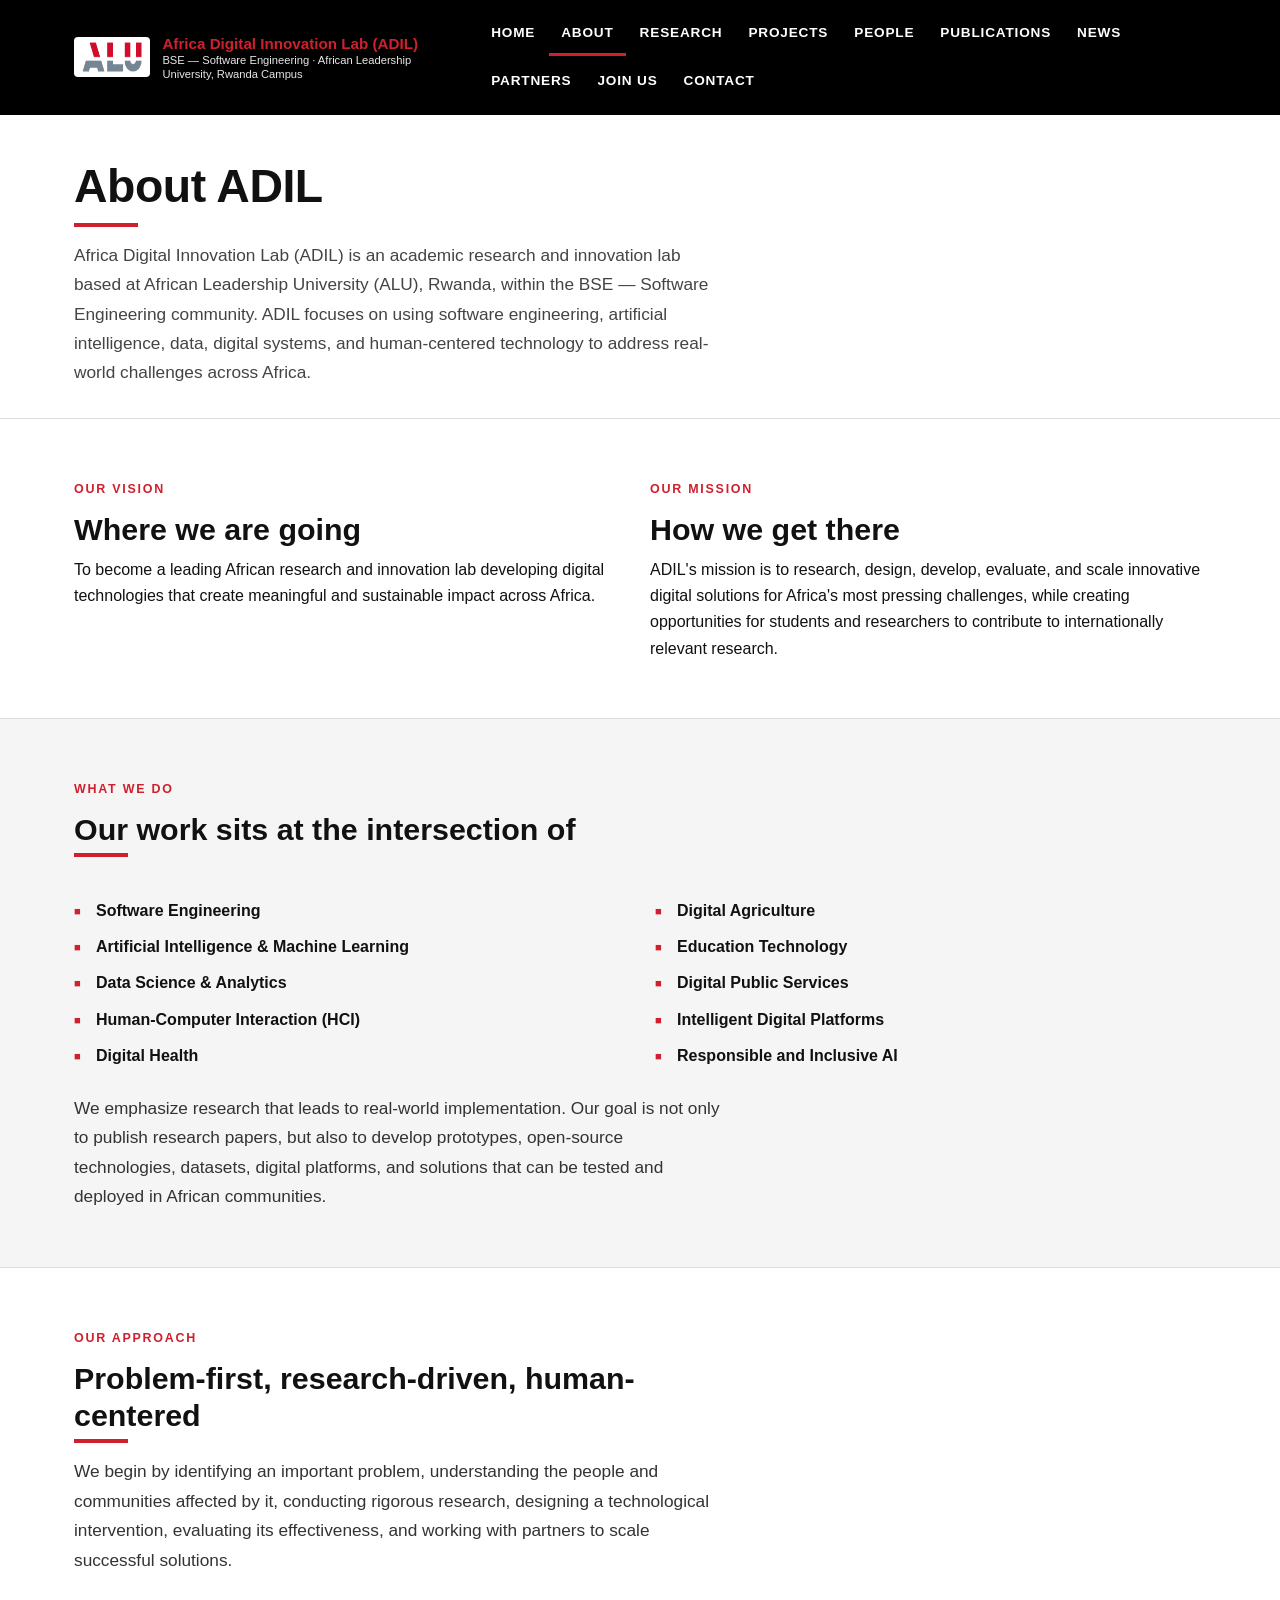
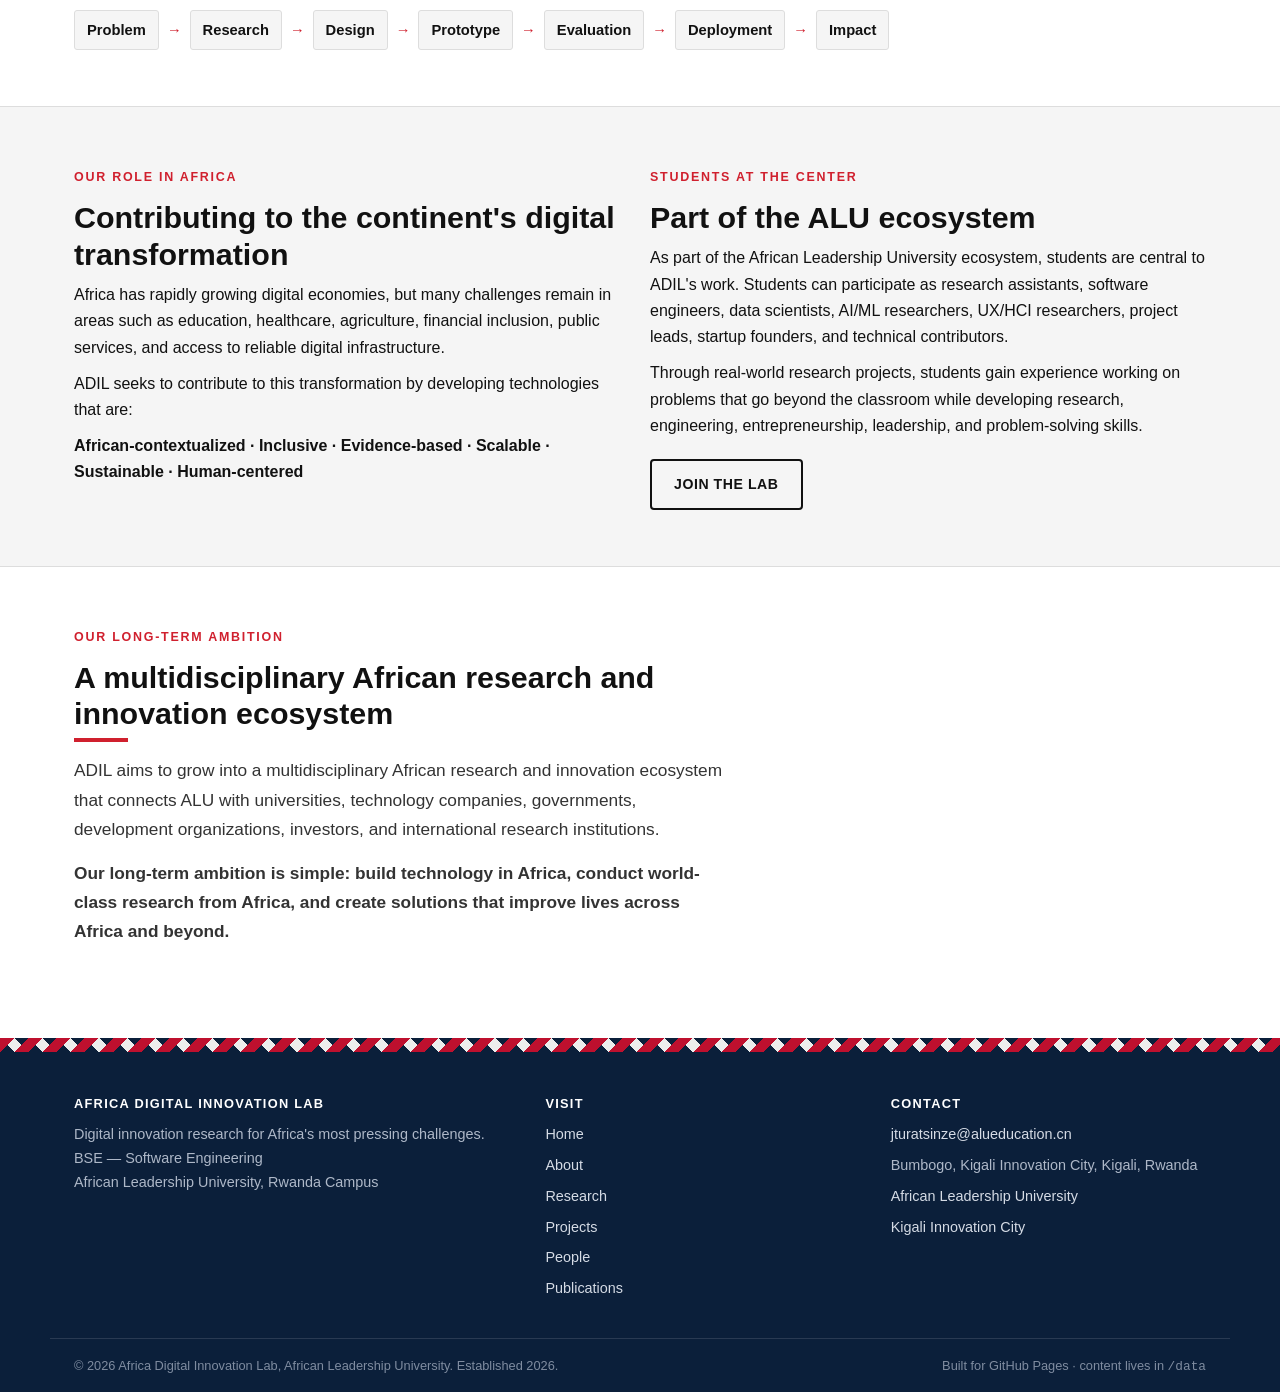
==== about.html @ 9e611781 "Initial lab website" ====
<!DOCTYPE html>
<html lang="en">
<head>
  <meta charset="UTF-8">
  <meta name="viewport" content="width=device-width, initial-scale=1.0">
  <title>About Us | Africa Digital Innovation Lab (ADIL) — ALU</title>
  <meta name="description" content="Vision, mission, approach and role of the Africa Digital Innovation Lab (ADIL) at African Leadership University, Rwanda.">
  <link rel="stylesheet" href="assets/css/style.css">
  <link rel="icon" href="assets/img/favicon.svg" type="image/svg+xml">
</head>
<body data-page="about.html">

  <section class="page-hero">
    <div class="container">
      <h1>About ADIL</h1>
      <p class="lead">Africa Digital Innovation Lab (ADIL) is an academic research and innovation lab based at African Leadership University (ALU), Rwanda, within the BSE — Software Engineering community. ADIL focuses on using software engineering, artificial intelligence, data, digital systems, and human-centered technology to address real-world challenges across Africa.</p>
    </div>
  </section>

  <section class="section">
    <div class="container">
      <div class="grid grid-2">
        <div class="reveal">
          <span class="eyebrow">Our vision</span>
          <h2>Where we are going</h2>
          <p class="mt-1">To become a leading African research and innovation lab developing digital technologies that create meaningful and sustainable impact across Africa.</p>
        </div>
        <div class="reveal">
          <span class="eyebrow">Our mission</span>
          <h2>How we get there</h2>
          <p class="mt-1">ADIL's mission is to research, design, develop, evaluate, and scale innovative digital solutions for Africa's most pressing challenges, while creating opportunities for students and researchers to contribute to internationally relevant research.</p>
        </div>
      </div>
    </div>
  </section>

  <section class="section section--alt">
    <div class="container">
      <div class="section-head reveal">
        <span class="eyebrow">What we do</span>
        <h2>Our work sits at the intersection of</h2>
      </div>
      <ul class="checklist reveal">
        <li>Software Engineering</li>
        <li>Artificial Intelligence &amp; Machine Learning</li>
        <li>Data Science &amp; Analytics</li>
        <li>Human-Computer Interaction (HCI)</li>
        <li>Digital Health</li>
        <li>Digital Agriculture</li>
        <li>Education Technology</li>
        <li>Digital Public Services</li>
        <li>Intelligent Digital Platforms</li>
        <li>Responsible and Inclusive AI</li>
      </ul>
      <p class="lead mt-2 reveal">We emphasize research that leads to real-world implementation. Our goal is not only to publish research papers, but also to develop prototypes, open-source technologies, datasets, digital platforms, and solutions that can be tested and deployed in African communities.</p>
    </div>
  </section>

  <section class="section">
    <div class="container">
      <div class="section-head reveal">
        <span class="eyebrow">Our approach</span>
        <h2>Problem-first, research-driven, human-centered</h2>
        <p class="lead">We begin by identifying an important problem, understanding the people and communities affected by it, conducting rigorous research, designing a technological intervention, evaluating its effectiveness, and working with partners to scale successful solutions.</p>
      </div>
      <div class="pipeline reveal">
        <span>Problem</span><em>→</em>
        <span>Research</span><em>→</em>
        <span>Design</span><em>→</em>
        <span>Prototype</span><em>→</em>
        <span>Evaluation</span><em>→</em>
        <span>Deployment</span><em>→</em>
        <span>Impact</span>
      </div>
    </div>
  </section>

  <section class="section section--alt">
    <div class="container">
      <div class="grid grid-2">
        <div class="reveal">
          <span class="eyebrow">Our role in Africa</span>
          <h2>Contributing to the continent's digital transformation</h2>
          <p class="mt-1">Africa has rapidly growing digital economies, but many challenges remain in areas such as education, healthcare, agriculture, financial inclusion, public services, and access to reliable digital infrastructure.</p>
          <p class="mt-1">ADIL seeks to contribute to this transformation by developing technologies that are:</p>
          <p class="mt-1"><strong>African-contextualized · Inclusive · Evidence-based · Scalable · Sustainable · Human-centered</strong></p>
        </div>
        <div class="reveal">
          <span class="eyebrow">Students at the center</span>
          <h2>Part of the ALU ecosystem</h2>
          <p class="mt-1">As part of the African Leadership University ecosystem, students are central to ADIL's work. Students can participate as research assistants, software engineers, data scientists, AI/ML researchers, UX/HCI researchers, project leads, startup founders, and technical contributors.</p>
          <p class="mt-1">Through real-world research projects, students gain experience working on problems that go beyond the classroom while developing research, engineering, entrepreneurship, leadership, and problem-solving skills.</p>
          <p class="mt-2"><a class="btn btn-outline" href="join.html">Join the lab</a></p>
        </div>
      </div>
    </div>
  </section>

  <section class="section">
    <div class="container">
      <div class="section-head reveal">
        <span class="eyebrow">Our long-term ambition</span>
        <h2>A multidisciplinary African research and innovation ecosystem</h2>
        <p class="lead">ADIL aims to grow into a multidisciplinary African research and innovation ecosystem that connects ALU with universities, technology companies, governments, development organizations, investors, and international research institutions.</p>
        <p class="lead mt-1"><strong>Our long-term ambition is simple: build technology in Africa, conduct world-class research from Africa, and create solutions that improve lives across Africa and beyond.</strong></p>
      </div>
    </div>
  </section>

  <script src="data/site.js"></script>
  <script src="assets/js/main.js"></script>
</body>
</html>
---- assets/css/style.css ----
/* ==========================================================================
   Africa Digital Innovation Lab (ADIL) — African Leadership University
   Redesign: white background, black text, bold sans-serif — following the
   reference research-group site's layout character (black nav bar, bold
   masthead, headline quote, auto-sliding photo strip). Original code.
   Footer styling intentionally unchanged from the previous version.
   ========================================================================== */

:root {
  --black: #111111;
  --white: #ffffff;
  --red: #d0202e;           /* ALU logo red — accents, active nav underline */
  --blue: #1a3f7a;          /* institutional blue for sub-headings */
  --gray: #6b7280;
  --line: #dddddd;
  --panel: #f5f5f5;
  --navy: #0b1f3a;          /* footer + slider label (unchanged) */
  --gold: #d9a441;
  --radius: 4px;
  --max: 1180px;
  --font: Arial, Helvetica, "Helvetica Neue", sans-serif;
}

* { box-sizing: border-box; margin: 0; padding: 0; }
html { scroll-behavior: smooth; }
@media (prefers-reduced-motion: reduce) {
  html { scroll-behavior: auto; }
  *, *::before, *::after { animation: none !important; transition: none !important; }
}

body {
  font-family: var(--font);
  font-size: 16px;
  line-height: 1.65;
  color: var(--black);
  background: var(--white);
  -webkit-font-smoothing: antialiased;
}

img { max-width: 100%; display: block; }
a { color: var(--blue); text-decoration: none; }
a:hover { text-decoration: underline; text-underline-offset: 3px; }
a:focus-visible, button:focus-visible { outline: 2px solid var(--red); outline-offset: 3px; }

.container { max-width: var(--max); margin: 0 auto; padding: 0 24px; }

/* ---------- Typography ---------- */
h1, h2, h3, h4 { color: var(--black); line-height: 1.2; font-weight: 800; }
h1 { font-size: clamp(1.9rem, 4vw, 2.9rem); letter-spacing: -0.01em; }
h2 { font-size: clamp(1.4rem, 2.6vw, 1.9rem); }
h3 { font-size: 1.15rem; font-weight: 700; }
.lead { font-size: 1.08rem; line-height: 1.7; color: #333; max-width: 68ch; }

.eyebrow {
  font-weight: 800;
  font-size: 0.78rem;
  letter-spacing: 0.14em;
  text-transform: uppercase;
  color: var(--red);
  display: inline-block;
  margin-bottom: 0.7rem;
}
.eyebrow--light { color: #f2b6bd; }

.section-head h2 { position: relative; padding-bottom: 10px; }
.section-head h2::after {
  content: "";
  position: absolute; left: 0; bottom: 0;
  width: 54px; height: 4px;
  background: var(--red);
}

/* ---------- Black navigation bar (all pages) ---------- */
.site-header { position: sticky; top: 0; z-index: 60; background: #000; }
.header-inner {
  display: flex;
  align-items: center;
  justify-content: space-between;
  gap: 20px;
  padding: 10px 24px;
  max-width: var(--max);
  margin: 0 auto;
}
.brand { display: flex; align-items: center; gap: 12px; text-decoration: none; }
.brand:hover { text-decoration: none; }
.brand-logo { background: #fff; border-radius: 4px; padding: 5px 8px; display: flex; align-items: center; }
.brand-logo img { height: 30px; width: auto; }
.brand-text { display: flex; flex-direction: column; line-height: 1.25; }
.brand-lab { font-weight: 800; color: var(--red); font-size: 0.95rem; }
.brand-uni { font-size: 0.7rem; color: #e6e6e6; }

.main-nav ul { display: flex; list-style: none; gap: 2px; flex-wrap: wrap; }
.main-nav a {
  display: block;
  padding: 12px 12px;
  font-size: 0.85rem;
  font-weight: 800;
  letter-spacing: 0.06em;
  text-transform: uppercase;
  color: #fff;
}
.main-nav a:hover { color: #ffd7db; text-decoration: none; }
.main-nav a.active { color: #fff; box-shadow: inset 0 -3px 0 var(--red); }

.nav-toggle {
  display: none;
  background: none;
  border: 1px solid #444;
  border-radius: 4px;
  padding: 8px 12px;
  font-weight: 800;
  font-size: 0.75rem;
  letter-spacing: 0.08em;
  color: #fff;
  cursor: pointer;
}

@media (max-width: 1080px) {
  .nav-toggle { display: inline-block; }
  .main-nav { display: none; width: 100%; }
  .main-nav.open { display: block; }
  .main-nav ul { flex-direction: column; padding: 4px 0 12px; }
  .main-nav a { padding: 11px 8px; }
  .main-nav a.active { box-shadow: inset 3px 0 0 var(--red); padding-left: 14px; }
  .header-inner { flex-wrap: wrap; }
}

/* ---------- White masthead (home) ---------- */
.masthead { background: var(--white); border-bottom: 1px solid var(--line); }
.masthead-inner {
  max-width: var(--max);
  margin: 0 auto;
  padding: 26px 24px 20px;
  display: flex;
  align-items: center;
  justify-content: space-between;
  gap: 24px;
  flex-wrap: wrap;
}
.masthead-title h1 { font-size: clamp(1.5rem, 3vw, 2.2rem); }
.masthead-title .sub { color: var(--blue); font-weight: 700; font-size: 1.0rem; line-height: 1.4; margin-top: 4px; }
.masthead-logo { display: flex; align-items: center; gap: 14px; }
.masthead-logo img { height: 62px; width: auto; }
.masthead-logo .wordmark {
  border-left: 2px solid var(--blue);
  padding-left: 14px;
  color: var(--blue);
  font-weight: 800;
  font-size: 0.95rem;
  line-height: 1.35;
  text-transform: uppercase;
  letter-spacing: 0.03em;
}
.masthead-logo .wordmark span { display: block; font-weight: 700; font-size: 0.78rem; letter-spacing: 0.06em; }
@media (max-width: 720px) { .masthead-logo .wordmark { display: none; } }

/* ---------- Big quote line (home) ---------- */
.quoteline { background: var(--white); padding: 30px 0 34px; }
.quoteline h2 {
  font-size: clamp(1.7rem, 4.6vw, 3.3rem);
  font-weight: 800;
  text-align: center;
  letter-spacing: -0.01em;
}

/* ---------- Auto-sliding photo strip ---------- */
.slider-wrap { display: grid; grid-template-columns: 56px 1fr; background: var(--navy); }
.slider-label {
  writing-mode: vertical-rl;
  transform: rotate(180deg);
  color: var(--gold);
  font-weight: 800;
  font-size: 0.95rem;
  letter-spacing: 0.12em;
  text-transform: uppercase;
  display: flex;
  align-items: center;
  justify-content: center;
  padding: 14px 0;
}
.slider { position: relative; overflow: hidden; height: clamp(240px, 42vw, 460px); background: #0e2646; }
.slides-track { display: flex; height: 100%; transition: transform 0.6s ease; }
.slide { position: relative; min-width: 100%; height: 100%; }
.slide img { width: 100%; height: 100%; object-fit: cover; }
.slide-caption {
  position: absolute;
  left: 0; right: 0; bottom: 0;
  background: linear-gradient(transparent, rgba(0,0,0,0.72));
  color: #fff;
  font-weight: 700;
  font-size: 0.95rem;
  padding: 26px 20px 14px;
}
.slider-dots { position: absolute; bottom: 10px; right: 16px; display: flex; gap: 8px; z-index: 3; }
.slider-dots button {
  width: 11px; height: 11px;
  border-radius: 50%;
  border: 1px solid #fff;
  background: transparent;
  cursor: pointer;
  padding: 0;
}
.slider-dots button.active { background: var(--red); border-color: var(--red); }
.slider-arrow {
  position: absolute;
  top: 50%; transform: translateY(-50%);
  z-index: 3;
  background: rgba(0,0,0,0.45);
  color: #fff;
  border: none;
  font-size: 1.5rem;
  line-height: 1;
  padding: 10px 13px;
  cursor: pointer;
  border-radius: 3px;
}
.slider-arrow:hover { background: rgba(0,0,0,0.7); }
.slider-arrow.prev { left: 12px; }
.slider-arrow.next { right: 12px; }
@media (max-width: 640px) {
  .slider-wrap { grid-template-columns: 34px 1fr; }
  .slider-label { font-size: 0.7rem; }
}

/* ---------- Inner page title band ---------- */
.page-hero { background: var(--white); border-bottom: 1px solid var(--line); padding: 44px 0 30px; }
.page-hero h1 { position: relative; padding-bottom: 12px; display: inline-block; }
.page-hero h1::after {
  content: "";
  position: absolute; left: 0; bottom: 0;
  width: 64px; height: 4px; background: var(--red);
}
.page-hero .lead { color: #444; margin-top: 0.9rem; }

/* ---------- Sections ---------- */
.section { padding: 56px 0; }
.section--alt { background: var(--panel); border-top: 1px solid var(--line); border-bottom: 1px solid var(--line); }
.section-head { margin-bottom: 2.2rem; max-width: 74ch; }
.section-head p { margin-top: 0.9rem; }

/* ---------- Cards & grids ---------- */
.grid { display: grid; gap: 20px; }
.grid-3 { grid-template-columns: repeat(3, 1fr); }
.grid-2 { grid-template-columns: repeat(2, 1fr); }
@media (max-width: 940px) { .grid-3 { grid-template-columns: repeat(2, 1fr); } }
@media (max-width: 640px) { .grid-3, .grid-2 { grid-template-columns: 1fr; } }

.card {
  background: var(--white);
  border: 1px solid var(--line);
  border-top: 3px solid var(--black);
  border-radius: var(--radius);
  padding: 24px;
  display: flex;
  flex-direction: column;
  gap: 10px;
}
.card h3 { margin-bottom: 2px; }
.card .kicker { font-weight: 800; font-size: 0.7rem; letter-spacing: 0.12em; text-transform: uppercase; color: var(--gray); }
.card-link { margin-top: auto; font-weight: 700; font-size: 0.9rem; color: var(--red); }

.btn {
  display: inline-block;
  font-weight: 800;
  font-size: 0.88rem;
  letter-spacing: 0.04em;
  text-transform: uppercase;
  padding: 12px 22px;
  border-radius: var(--radius);
  border: 2px solid transparent;
  transition: background 0.15s ease, color 0.15s ease, border-color 0.15s ease;
}
.btn:hover { text-decoration: none; }
.btn-primary { background: var(--red); color: #fff; }
.btn-primary:hover { background: #a91622; }
.btn-ghost { border-color: #fff; color: #fff; }
.btn-ghost:hover { background: rgba(255,255,255,0.12); }
.btn-outline { border-color: var(--black); color: var(--black); }
.btn-outline:hover { background: var(--black); color: #fff; }

/* status pills */
.pill {
  display: inline-block;
  font-weight: 800;
  font-size: 0.66rem;
  letter-spacing: 0.1em;
  text-transform: uppercase;
  padding: 4px 10px;
  border-radius: 999px;
  border: 1px solid;
}
.pill--proposed { color: var(--red); border-color: rgba(208,32,46,0.5); background: rgba(208,32,46,0.06); }
.pill--current { color: #146c43; border-color: rgba(20,108,67,0.4); background: rgba(20,108,67,0.07); }
.pill--completed { color: var(--gray); border-color: var(--line); background: var(--panel); }
.pill--open { color: #146c43; border-color: rgba(20,108,67,0.4); background: rgba(20,108,67,0.07); }

.tagrow { display: flex; flex-wrap: wrap; gap: 7px; }
.tag { font-size: 0.72rem; font-weight: 700; color: var(--black); background: #efefef; padding: 3px 9px; border-radius: 3px; }

/* ---------- Project detail blocks ---------- */
.project {
  background: var(--white);
  border: 1px solid var(--line);
  border-left: 4px solid var(--black);
  border-radius: var(--radius);
  padding: 30px;
  margin-bottom: 24px;
}
.project-head { display: flex; align-items: baseline; justify-content: space-between; gap: 16px; flex-wrap: wrap; margin-bottom: 4px; }
.project h3 { font-size: 1.4rem; font-weight: 800; }
.project .subtitle { color: var(--gray); font-size: 1.0rem; margin-bottom: 16px; }
.project dl { display: grid; grid-template-columns: 170px 1fr; gap: 10px 20px; margin: 14px 0; }
.project dt { font-weight: 800; font-size: 0.7rem; letter-spacing: 0.1em; text-transform: uppercase; color: var(--gray); padding-top: 3px; }
.project dd { font-size: 0.96rem; }
@media (max-width: 640px) {
  .project { padding: 22px; }
  .project dl { grid-template-columns: 1fr; gap: 2px; }
  .project dd { margin-bottom: 10px; }
}

/* ---------- People ---------- */
.person { text-align: left; }
.person .photo {
  width: 100%;
  aspect-ratio: 1 / 1.05;
  border-radius: var(--radius);
  background: #eceef1;
  display: flex;
  align-items: center;
  justify-content: center;
  color: #aab3c0;
  font-size: 2.4rem;
  margin-bottom: 14px;
  border: 1px solid var(--line);
  overflow: hidden;
}
.person .photo img { width: 100%; height: 100%; object-fit: cover; }
.person .role { font-size: 0.86rem; color: var(--red); font-weight: 700; margin-bottom: 8px; }
.person .bio { font-size: 0.92rem; }
.person .plinks { margin-top: 8px; font-size: 0.88rem; display: flex; gap: 12px; flex-wrap: wrap; }

/* ---------- Publications ---------- */
.pub-year { font-size: 1.3rem; font-weight: 800; border-bottom: 3px solid var(--red); display: inline-block; padding-bottom: 4px; margin: 32px 0 18px; }
.pub { border-left: 3px solid var(--line); padding: 4px 0 4px 18px; margin-bottom: 18px; }
.pub:hover { border-left-color: var(--red); }
.pub .ptype { font-weight: 800; font-size: 0.66rem; letter-spacing: 0.12em; text-transform: uppercase; color: var(--red); }
.pub .ptitle { font-weight: 700; font-size: 1.0rem; margin: 3px 0; }
.pub .pmeta { font-size: 0.9rem; color: var(--gray); }

/* ---------- News ---------- */
.news-item { display: grid; grid-template-columns: 150px 1fr; gap: 22px; padding: 20px 0; border-bottom: 1px solid var(--line); }
.news-item:first-of-type { border-top: 2px solid var(--black); }
.news-date { font-size: 0.82rem; font-weight: 700; color: var(--gray); padding-top: 3px; }
.news-cat { display: block; font-weight: 800; font-size: 0.64rem; letter-spacing: 0.12em; text-transform: uppercase; color: var(--red); margin-top: 6px; }
.news-item h3 { margin-bottom: 6px; }
@media (max-width: 640px) { .news-item { grid-template-columns: 1fr; gap: 6px; } }

/* ---------- Partners ---------- */
.partner-group { margin-bottom: 38px; }
.partner-group h3 { margin-bottom: 14px; border-left: 4px solid var(--red); padding-left: 10px; }
.partner-list { list-style: none; display: grid; grid-template-columns: repeat(2, 1fr); gap: 12px 26px; }
@media (max-width: 700px) { .partner-list { grid-template-columns: 1fr; } }
.partner-list li { background: var(--white); border: 1px solid var(--line); border-radius: var(--radius); padding: 13px 15px; font-size: 0.95rem; }
.partner-list .pname { font-weight: 700; }
.partner-list .pnote { display: block; color: var(--gray); font-size: 0.86rem; }
.partner-list .pflag { float: right; font-weight: 800; font-size: 0.62rem; letter-spacing: 0.08em; text-transform: uppercase; color: #146c43; }
.notice {
  background: #fff8e6;
  border: 1px solid #eadfbc;
  border-left: 4px solid var(--gold);
  border-radius: var(--radius);
  padding: 15px 18px;
  font-size: 0.92rem;
  margin-bottom: 32px;
  color: #5c5133;
}

/* ---------- Join ---------- */
.join-track { border-bottom: 1px solid var(--line); padding: 24px 0; }
.join-track:first-of-type { border-top: 2px solid var(--black); }
.join-head { display: flex; align-items: center; gap: 14px; flex-wrap: wrap; margin-bottom: 8px; }
.join-cta { font-size: 0.92rem; margin-top: 10px; font-weight: 600; }

/* ---------- CTA band ---------- */
.cta-band { background: #000; color: #eee; padding: 54px 0; }
.cta-band h2 { color: #fff; max-width: 26ch; }
.cta-band p { margin: 0.9rem 0 1.6rem; max-width: 62ch; color: #ccc; }

/* ---------- Approach pipeline & checklist (About) ---------- */
.pipeline { display: flex; flex-wrap: wrap; gap: 8px; align-items: center; font-weight: 800; font-size: 0.92rem; margin-top: 14px; }
.pipeline span { background: var(--panel); border: 1px solid var(--line); padding: 7px 12px; border-radius: 3px; }
.pipeline em { color: var(--red); font-style: normal; }

.checklist { list-style: none; columns: 2; gap: 30px; margin-top: 10px; }
.checklist li { break-inside: avoid; padding: 5px 0 5px 22px; position: relative; font-weight: 600; }
.checklist li::before { content: "\25A0"; color: var(--red); position: absolute; left: 0; font-size: 0.7rem; top: 9px; }
@media (max-width: 640px) { .checklist { columns: 1; } }

/* ---------- Contact ---------- */
.contact-grid { display: grid; grid-template-columns: 1.1fr 0.9fr; gap: 40px; align-items: start; }
@media (max-width: 800px) { .contact-grid { grid-template-columns: 1fr; } }
.contact-card { background: var(--white); border: 1px solid var(--line); border-top: 3px solid var(--black); border-radius: var(--radius); padding: 28px; }
.contact-card dl dt { font-weight: 800; font-size: 0.68rem; letter-spacing: 0.12em; text-transform: uppercase; color: var(--gray); margin-top: 16px; }
.contact-card dl dt:first-child { margin-top: 0; }
.contact-card dl dd { font-size: 1.0rem; }
.map-placeholder {
  aspect-ratio: 4 / 3;
  border-radius: var(--radius);
  border: 1px dashed #bbb;
  background: repeating-linear-gradient(45deg, #f7f7f7 0 12px, #f0f0f0 12px 24px);
  display: flex;
  align-items: center;
  justify-content: center;
  color: var(--gray);
  font-size: 0.82rem;
  font-weight: 600;
  text-align: center;
  padding: 20px;
}

/* ---------- Footer (UNCHANGED design from previous version) ---------- */
.imigongo {
  height: 14px;
  background:
    repeating-linear-gradient(135deg, #c8102e 0 10px, transparent 10px 20px),
    repeating-linear-gradient(45deg, #0b1f3a 0 10px, #faf9f6 10px 20px);
  opacity: 0.95;
}
.imigongo--thin { height: 8px; }
.site-footer { background: var(--navy); color: #aeb8c8; font-size: 0.9rem; }
.footer-inner { max-width: var(--max); margin: 0 auto; padding: 44px 24px 30px; display: grid; grid-template-columns: 1.4fr 1fr 1fr; gap: 30px; }
@media (max-width: 800px) { .footer-inner { grid-template-columns: 1fr; } }
.site-footer h4 { color: #fff; font-size: 0.8rem; letter-spacing: 0.1em; text-transform: uppercase; margin-bottom: 12px; }
.site-footer a { color: #d5dbe5; }
.site-footer ul { list-style: none; }
.site-footer li { margin-bottom: 7px; }
.footer-bottom { border-top: 1px solid rgba(255,255,255,0.12); padding: 16px 24px; max-width: var(--max); margin: 0 auto; display: flex; justify-content: space-between; gap: 12px; flex-wrap: wrap; font-size: 0.8rem; color: #7f8ca0; }

/* ---------- Reveal on scroll (restrained) ---------- */
.reveal { opacity: 0; transform: translateY(12px); transition: opacity 0.5s ease, transform 0.5s ease; }
.reveal.in { opacity: 1; transform: none; }
@media (prefers-reduced-motion: reduce) { .reveal { opacity: 1; transform: none; } }

/* ---------- Utility ---------- */
.mt-1 { margin-top: 0.6rem; }
.mt-2 { margin-top: 1.2rem; }
.mt-3 { margin-top: 2rem; }
.center { text-align: center; }
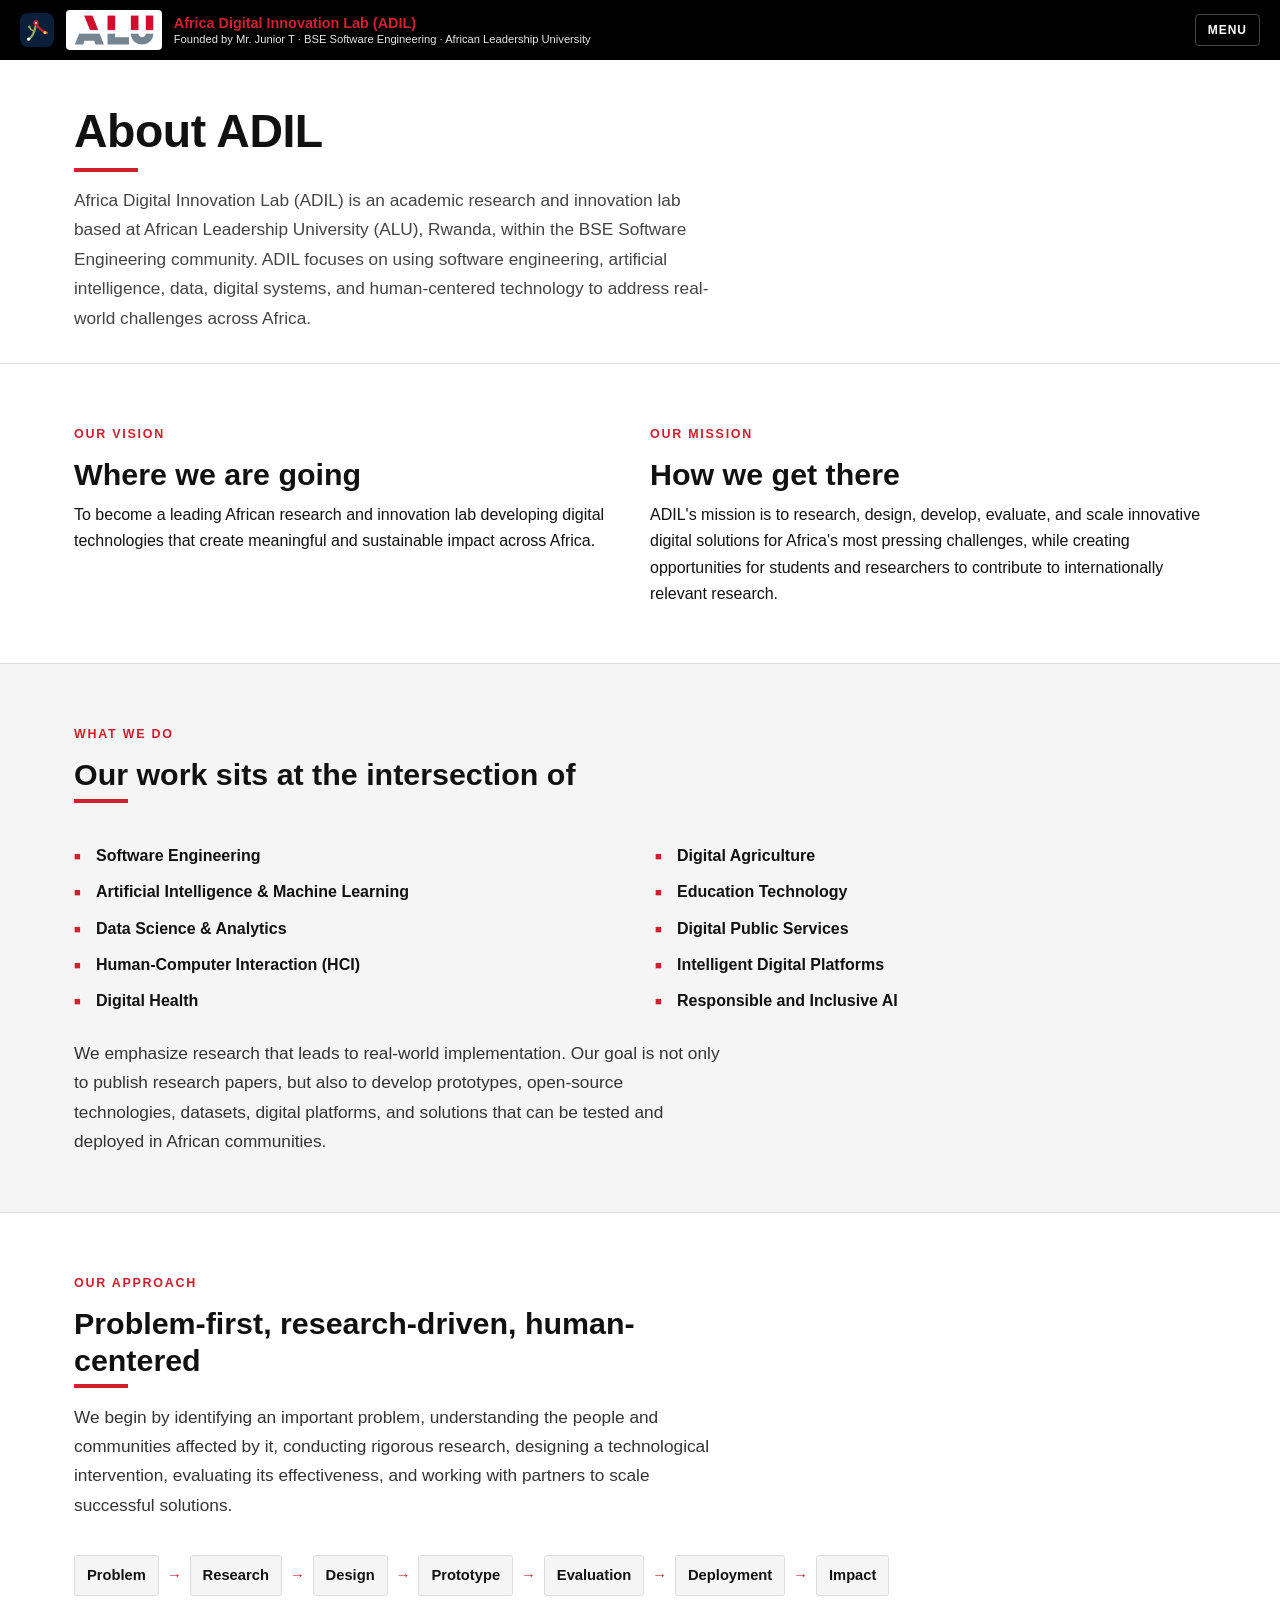
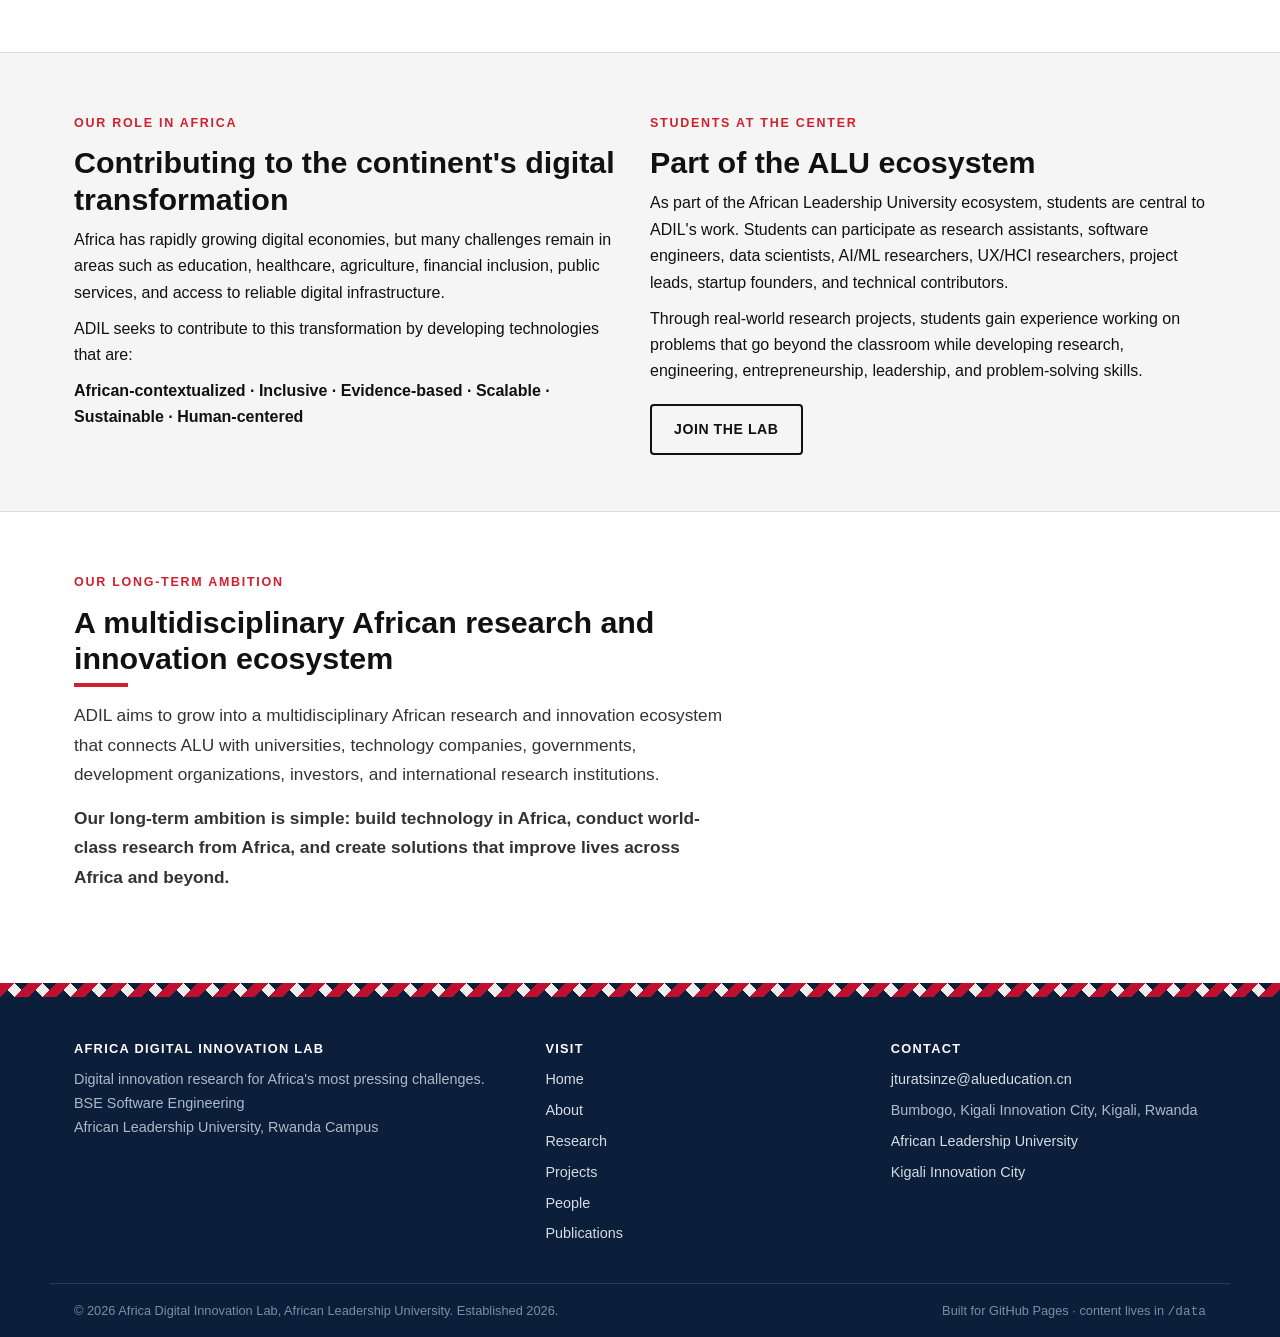
==== commit fefafb49: "Identity block, animated card art, people profiles, join requirements" ====
--- a/about.html
+++ b/about.html
@@ -3,7 +3,7 @@
 <head>
   <meta charset="UTF-8">
   <meta name="viewport" content="width=device-width, initial-scale=1.0">
-  <title>About Us | Africa Digital Innovation Lab (ADIL) — ALU</title>
+  <title>About Us | Africa Digital Innovation Lab (ADIL), ALU</title>
   <meta name="description" content="Vision, mission, approach and role of the Africa Digital Innovation Lab (ADIL) at African Leadership University, Rwanda.">
   <link rel="stylesheet" href="assets/css/style.css">
   <link rel="icon" href="assets/img/favicon.svg" type="image/svg+xml">
@@ -13,7 +13,7 @@
   <section class="page-hero">
     <div class="container">
       <h1>About ADIL</h1>
-      <p class="lead">Africa Digital Innovation Lab (ADIL) is an academic research and innovation lab based at African Leadership University (ALU), Rwanda, within the BSE — Software Engineering community. ADIL focuses on using software engineering, artificial intelligence, data, digital systems, and human-centered technology to address real-world challenges across Africa.</p>
+      <p class="lead">Africa Digital Innovation Lab (ADIL) is an academic research and innovation lab based at African Leadership University (ALU), Rwanda, within the BSE Software Engineering community. ADIL focuses on using software engineering, artificial intelligence, data, digital systems, and human-centered technology to address real-world challenges across Africa.</p>
     </div>
   </section>
 
--- a/assets/css/style.css
+++ b/assets/css/style.css
@@ -77,27 +77,31 @@
   align-items: center;
   justify-content: space-between;
   gap: 20px;
-  padding: 10px 24px;
-  max-width: var(--max);
+  padding: 10px 20px;
+  max-width: none;      /* full-width bar so all items fit on one line */
+  flex-wrap: nowrap;
   margin: 0 auto;
 }
 .brand { display: flex; align-items: center; gap: 12px; text-decoration: none; }
 .brand:hover { text-decoration: none; }
 .brand-logo { background: #fff; border-radius: 4px; padding: 5px 8px; display: flex; align-items: center; }
 .brand-logo img { height: 30px; width: auto; }
+.brand-logo--adil { background: transparent; padding: 0; }
+.brand-logo--adil img { height: 34px; }
 .brand-text { display: flex; flex-direction: column; line-height: 1.25; }
-.brand-lab { font-weight: 800; color: var(--red); font-size: 0.95rem; }
-.brand-uni { font-size: 0.7rem; color: #e6e6e6; }
-
-.main-nav ul { display: flex; list-style: none; gap: 2px; flex-wrap: wrap; }
+.brand-lab { font-weight: 800; color: var(--red); font-size: 0.9rem; white-space: nowrap; }
+.brand-uni { font-size: 0.7rem; color: #e6e6e6; white-space: nowrap; }
+
+.main-nav ul { display: flex; list-style: none; gap: 0; flex-wrap: nowrap; }
 .main-nav a {
   display: block;
-  padding: 12px 12px;
-  font-size: 0.85rem;
-  font-weight: 800;
-  letter-spacing: 0.06em;
+  padding: 12px 9px;
+  font-size: 0.78rem;   /* slightly smaller so all 10 items fit on one line */
+  font-weight: 800;
+  letter-spacing: 0.04em;
   text-transform: uppercase;
   color: #fff;
+  white-space: nowrap;
 }
 .main-nav a:hover { color: #ffd7db; text-decoration: none; }
 .main-nav a.active { color: #fff; box-shadow: inset 0 -3px 0 var(--red); }
@@ -115,12 +119,13 @@
   cursor: pointer;
 }
 
-@media (max-width: 1080px) {
+@media (max-width: 1280px) {
   .nav-toggle { display: inline-block; }
   .main-nav { display: none; width: 100%; }
   .main-nav.open { display: block; }
   .main-nav ul { flex-direction: column; padding: 4px 0 12px; }
-  .main-nav a { padding: 11px 8px; }
+  .main-nav ul { flex-wrap: wrap; }
+  .main-nav a { padding: 11px 8px; white-space: normal; }
   .main-nav a.active { box-shadow: inset 3px 0 0 var(--red); padding-left: 14px; }
   .header-inner { flex-wrap: wrap; }
 }
@@ -168,7 +173,8 @@
 .slider-label {
   writing-mode: vertical-rl;
   transform: rotate(180deg);
-  color: var(--gold);
+  color: #fff;
+  background: var(--red);
   font-weight: 800;
   font-size: 0.95rem;
   letter-spacing: 0.12em;
@@ -177,6 +183,11 @@
   align-items: center;
   justify-content: center;
   padding: 14px 0;
+  animation: labelPulse 2.6s ease-in-out infinite;
+}
+@keyframes labelPulse {
+  0%, 100% { background-color: var(--red); letter-spacing: 0.12em; }
+  50%      { background-color: #a91622; letter-spacing: 0.2em; }
 }
 .slider { position: relative; overflow: hidden; height: clamp(240px, 42vw, 460px); background: #0e2646; }
 .slides-track { display: flex; height: 100%; transition: transform 0.6s ease; }
@@ -446,3 +457,132 @@
 .mt-2 { margin-top: 1.2rem; }
 .mt-3 { margin-top: 2rem; }
 .center { text-align: center; }
+
+/* ==========================================================================
+   Card art, richer people cards, and Join Us requirements
+   ========================================================================== */
+
+/* ---------- animated illustrations on theme / project cards ---------- */
+.card.has-art { padding: 0; overflow: hidden; }
+.card.has-art > *:not(.cardart) { margin-left: 24px; margin-right: 24px; }
+.card.has-art > *:not(.cardart):first-of-type { margin-top: 18px; }
+.card.has-art > *:last-child { margin-bottom: 22px; }
+.cardart {
+  width: 100%;
+  aspect-ratio: 8 / 3;
+  background: var(--navy, #0b1f3a);
+  border-bottom: 3px solid var(--red);
+  overflow: hidden;
+}
+.cardart svg { width: 100%; height: 100%; display: block; }
+.projectart {
+  margin: -30px -30px 22px;
+  aspect-ratio: 10 / 3;
+  background: #0b1f3a;
+  border-bottom: 3px solid var(--red);
+  border-radius: 4px 4px 0 0;
+  overflow: hidden;
+}
+.projectart svg { width: 100%; height: 100%; display: block; }
+@media (max-width: 640px) { .projectart { margin: -22px -22px 18px; } }
+
+/* ---------- people: profile cards ---------- */
+/* editorial portrait: monochrome photo on ADIL red, subtle paper grain */
+.person .photo {
+  background: var(--red);
+  border: none;
+  position: relative;
+  aspect-ratio: 1 / 1;
+  border-radius: var(--radius);
+  overflow: hidden;
+}
+.person .photo::before {
+  content: "";
+  position: absolute; inset: 0;
+  background:
+    radial-gradient(circle at 22% 28%, rgba(255,255,255,0.09), transparent 42%),
+    radial-gradient(circle at 76% 72%, rgba(0,0,0,0.10), transparent 46%);
+  pointer-events: none;
+  z-index: 2;
+}
+.person .photo img {
+  filter: grayscale(1) contrast(1.12);
+  mix-blend-mode: luminosity;
+  object-fit: cover;
+  width: 100%; height: 100%;
+}
+.person .photo .initials {
+  font-size: 2.4rem;
+  font-weight: 800;
+  letter-spacing: 0.06em;
+  color: #ffffff;
+  opacity: 0.95;
+  z-index: 1;
+}
+.person .tagrow { margin-top: 10px; }
+.person .plinks a { font-weight: 700; }
+
+/* ---------- Join Us: criteria + documents ---------- */
+.join-who {
+  font-weight: 700;
+  color: var(--black);
+  margin-bottom: 8px;
+  font-size: 0.95rem;
+}
+.join-cols {
+  display: grid;
+  grid-template-columns: 1fr 1fr;
+  gap: 22px;
+  margin: 18px 0 4px;
+}
+@media (max-width: 760px) { .join-cols { grid-template-columns: 1fr; gap: 16px; } }
+.join-col {
+  background: var(--panel);
+  border: 1px solid var(--line);
+  border-left: 3px solid var(--black);
+  border-radius: var(--radius);
+  padding: 16px 18px;
+}
+.join-col h4 {
+  font-size: 0.72rem;
+  font-weight: 800;
+  letter-spacing: 0.12em;
+  text-transform: uppercase;
+  color: var(--gray);
+  margin-bottom: 10px;
+}
+.join-col ul { list-style: none; }
+.join-col li {
+  position: relative;
+  padding: 4px 0 4px 22px;
+  font-size: 0.9rem;
+  line-height: 1.55;
+}
+.join-col .ticks li::before {
+  content: "\2713";
+  position: absolute; left: 0; top: 4px;
+  color: #146c43;
+  font-weight: 800;
+}
+.join-col .docs li::before {
+  content: "\25A0";
+  position: absolute; left: 2px; top: 7px;
+  color: var(--red);
+  font-size: 0.6rem;
+}
+.join-cta {
+  background: #fff;
+  border: 1px solid var(--line);
+  border-left: 4px solid var(--red);
+  border-radius: var(--radius);
+  padding: 13px 16px;
+  margin-top: 14px;
+  font-size: 0.93rem;
+  font-weight: 500;
+}
+.join-note {
+  margin-top: 8px;
+  font-size: 0.85rem;
+  color: var(--gray);
+  font-style: italic;
+}
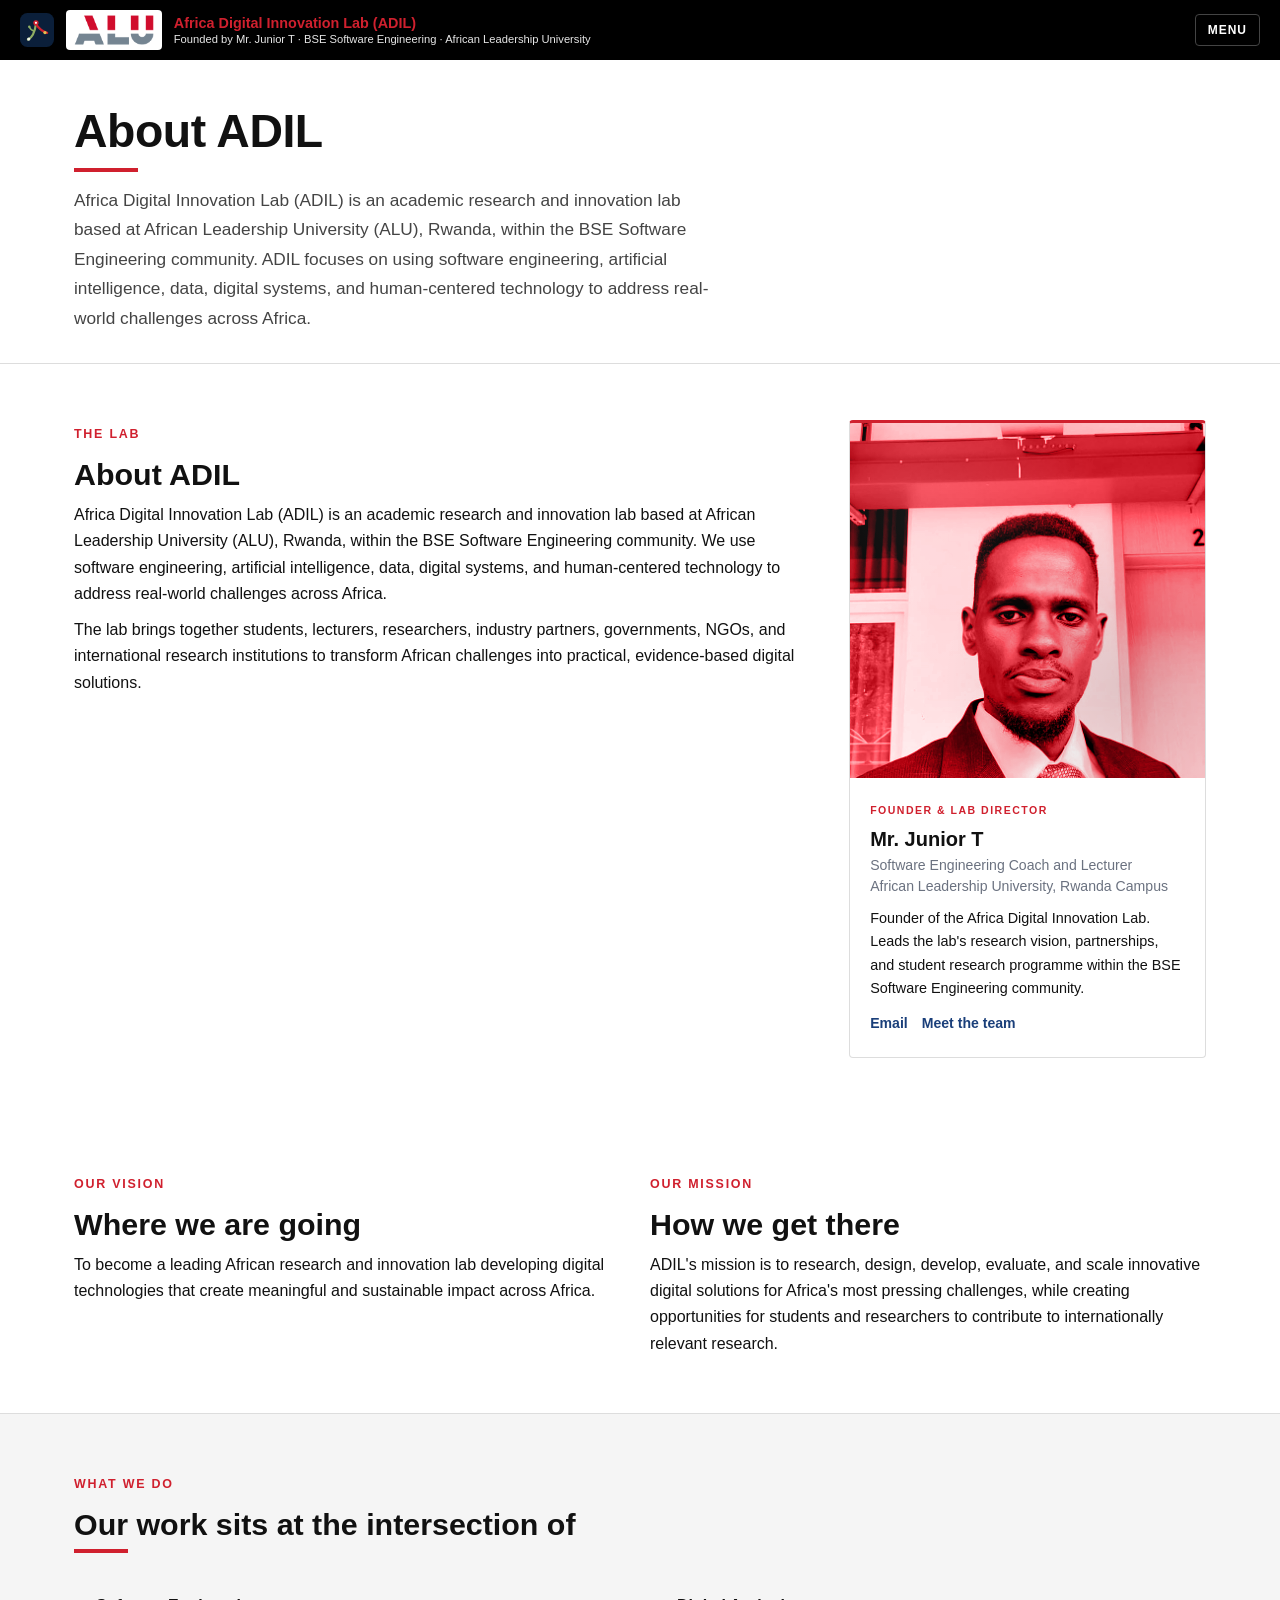
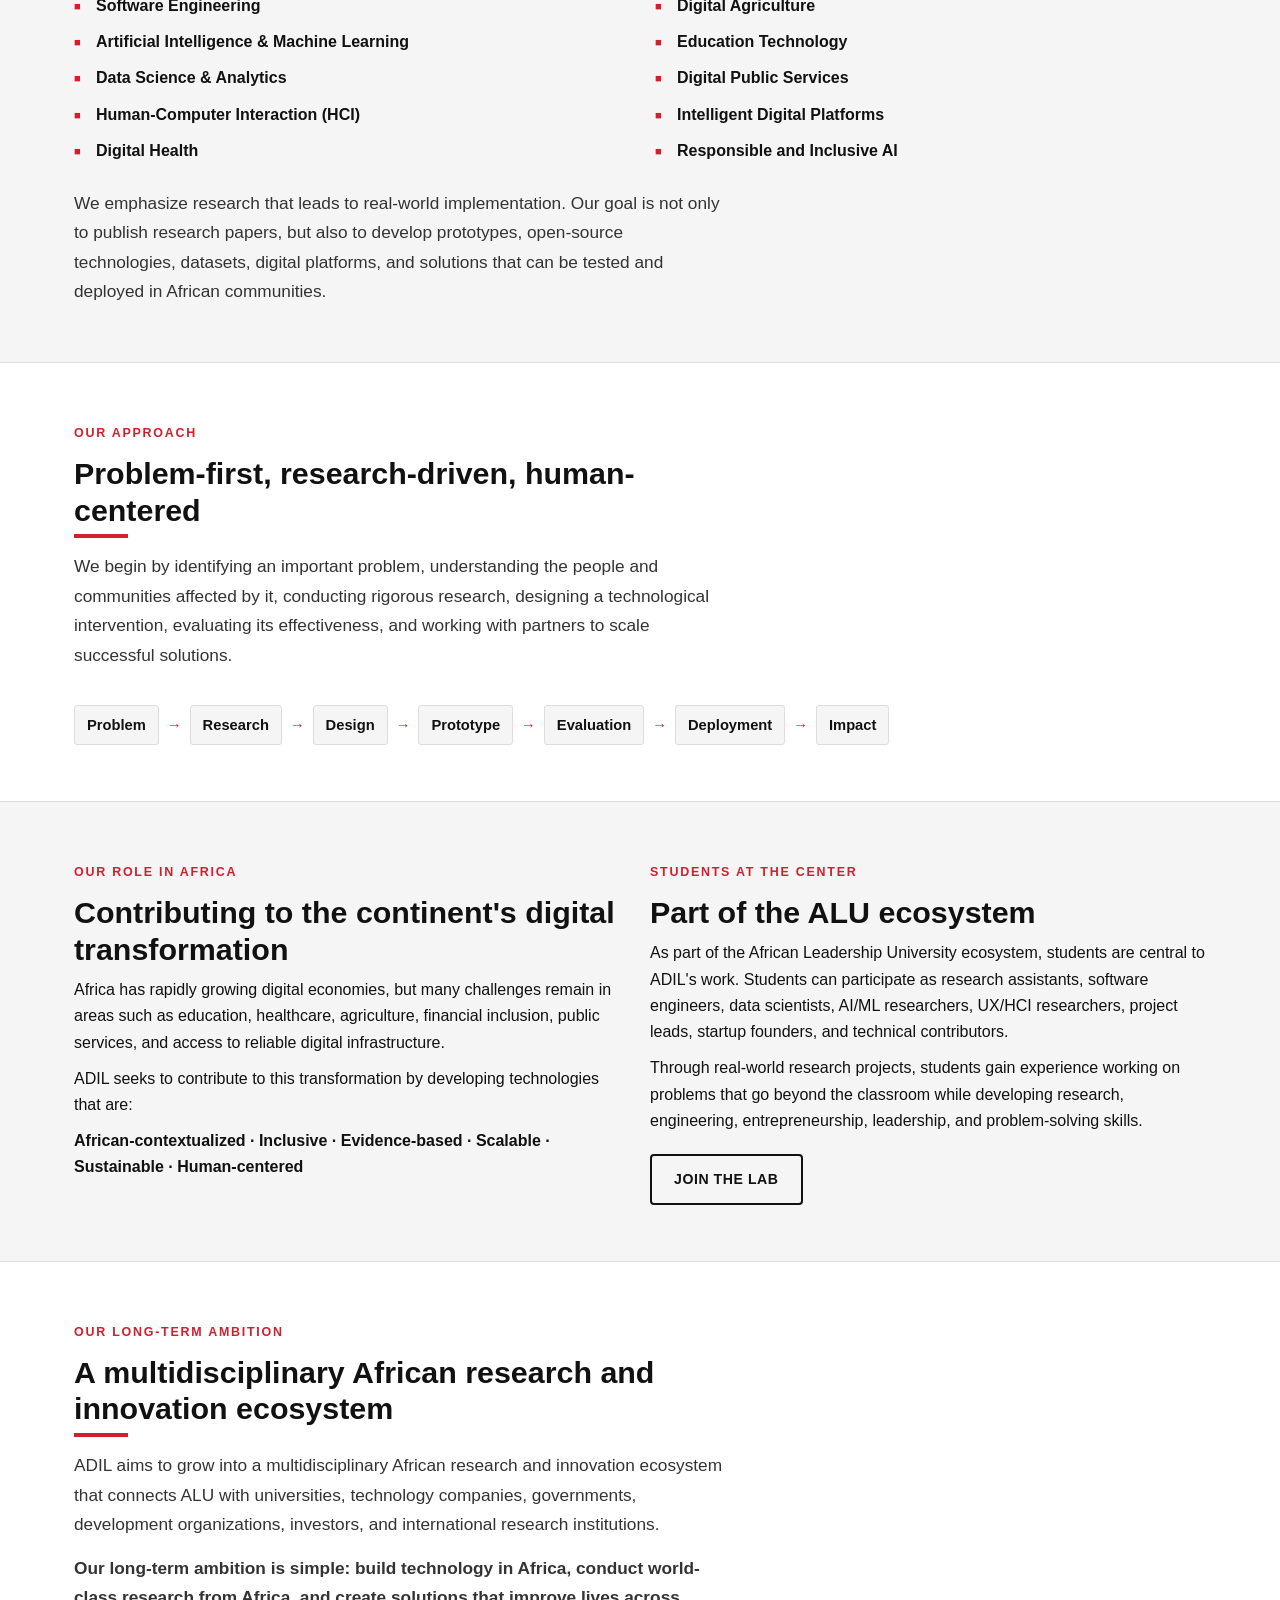
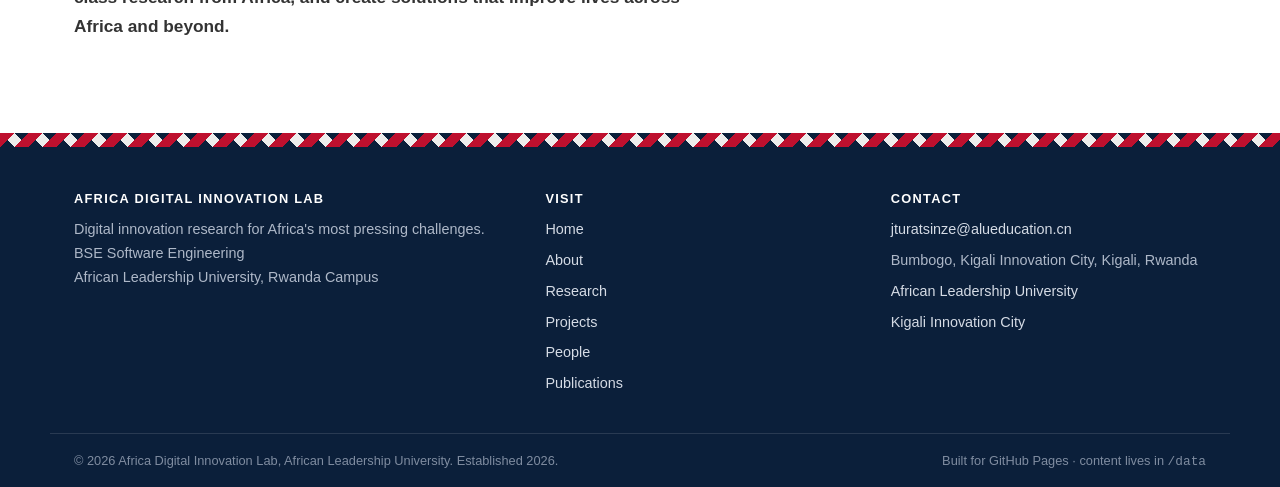
==== commit 88570a92: "Identity block, animated card art, people profiles, join requirements" ====
--- a/about.html
+++ b/about.html
@@ -14,6 +14,35 @@
     <div class="container">
       <h1>About ADIL</h1>
       <p class="lead">Africa Digital Innovation Lab (ADIL) is an academic research and innovation lab based at African Leadership University (ALU), Rwanda, within the BSE Software Engineering community. ADIL focuses on using software engineering, artificial intelligence, data, digital systems, and human-centered technology to address real-world challenges across Africa.</p>
+    </div>
+  </section>
+
+  <section class="section">
+    <div class="container">
+      <div class="about-lead">
+        <div class="reveal">
+          <span class="eyebrow">The lab</span>
+          <h2>About ADIL</h2>
+          <p class="mt-1">Africa Digital Innovation Lab (ADIL) is an academic research and innovation lab based at African Leadership University (ALU), Rwanda, within the BSE Software Engineering community. We use software engineering, artificial intelligence, data, digital systems, and human-centered technology to address real-world challenges across Africa.</p>
+          <p class="mt-1">The lab brings together students, lecturers, researchers, industry partners, governments, NGOs, and international research institutions to transform African challenges into practical, evidence-based digital solutions.</p>
+        </div>
+        <aside class="director-card reveal">
+          <div class="director-photo">
+            <img src="assets/img/lab-director.jpg" alt="Portrait of Mr. Junior T, Founder and Lab Director"
+              onerror="this.style.display='none'">
+          </div>
+          <div class="director-meta">
+            <span class="k">Founder &amp; Lab Director</span>
+            <h3>Mr. Junior T</h3>
+            <p class="role">Software Engineering Coach and Lecturer<br>African Leadership University, Rwanda Campus</p>
+            <p class="bio">Founder of the Africa Digital Innovation Lab. Leads the lab's research vision, partnerships, and student research programme within the BSE Software Engineering community.</p>
+            <div class="plinks">
+              <a href="mailto:jturatsinze@alueducation.cn">Email</a>
+              <a href="people.html">Meet the team</a>
+            </div>
+          </div>
+        </aside>
+      </div>
     </div>
   </section>
 
--- a/assets/css/style.css
+++ b/assets/css/style.css
@@ -586,3 +586,70 @@
   color: var(--gray);
   font-style: italic;
 }
+
+/* ==========================================================================
+   Embedded map (Contact) and Lab Director card (About)
+   ========================================================================== */
+
+/* ---------- Contact: responsive map embed ---------- */
+.map-embed {
+  position: relative;
+  width: 100%;
+  aspect-ratio: 4 / 3;
+  border: 1px solid var(--line);
+  border-top: 3px solid var(--black);
+  border-radius: var(--radius);
+  overflow: hidden;
+  background: var(--panel);
+}
+.map-embed iframe { width: 100%; height: 100%; display: block; border: 0; }
+.map-note { margin-top: 10px; font-size: 0.88rem; font-weight: 700; }
+.map-note a { color: var(--red); }
+@media (max-width: 800px) { .map-embed { aspect-ratio: 3 / 2; } }
+
+/* ---------- About: lead block with the director card alongside ---------- */
+.about-lead {
+  display: grid;
+  grid-template-columns: minmax(0, 1.35fr) minmax(0, 0.65fr);
+  gap: 34px;
+  align-items: start;
+}
+@media (max-width: 860px) { .about-lead { grid-template-columns: 1fr; gap: 24px; } }
+
+.director-card {
+  background: #fff;
+  border: 1px solid var(--line);
+  border-top: 3px solid var(--red);
+  border-radius: var(--radius);
+  overflow: hidden;
+}
+.director-photo {
+  position: relative;
+  aspect-ratio: 1 / 1;
+  background: var(--red);
+  overflow: hidden;
+}
+.director-photo img {
+  width: 100%; height: 100%;
+  object-fit: cover;
+  filter: grayscale(1) contrast(1.12);
+  mix-blend-mode: luminosity;
+  display: block;
+}
+.director-photo::after {
+  content: "";
+  position: absolute; inset: 0;
+  background:
+    radial-gradient(circle at 22% 26%, rgba(255,255,255,0.10), transparent 44%),
+    radial-gradient(circle at 78% 74%, rgba(0,0,0,0.12), transparent 48%);
+  pointer-events: none;
+}
+.director-meta { padding: 18px 20px 22px; }
+.director-meta .k {
+  font-weight: 800; font-size: 0.66rem; letter-spacing: 0.14em;
+  text-transform: uppercase; color: var(--red);
+}
+.director-meta h3 { font-size: 1.25rem; font-weight: 800; margin: 5px 0 4px; }
+.director-meta .role { font-size: 0.88rem; color: var(--gray); line-height: 1.5; }
+.director-meta .bio { font-size: 0.9rem; margin-top: 10px; line-height: 1.6; }
+.director-meta .plinks { margin-top: 12px; display: flex; gap: 14px; flex-wrap: wrap; font-size: 0.88rem; font-weight: 700; }
